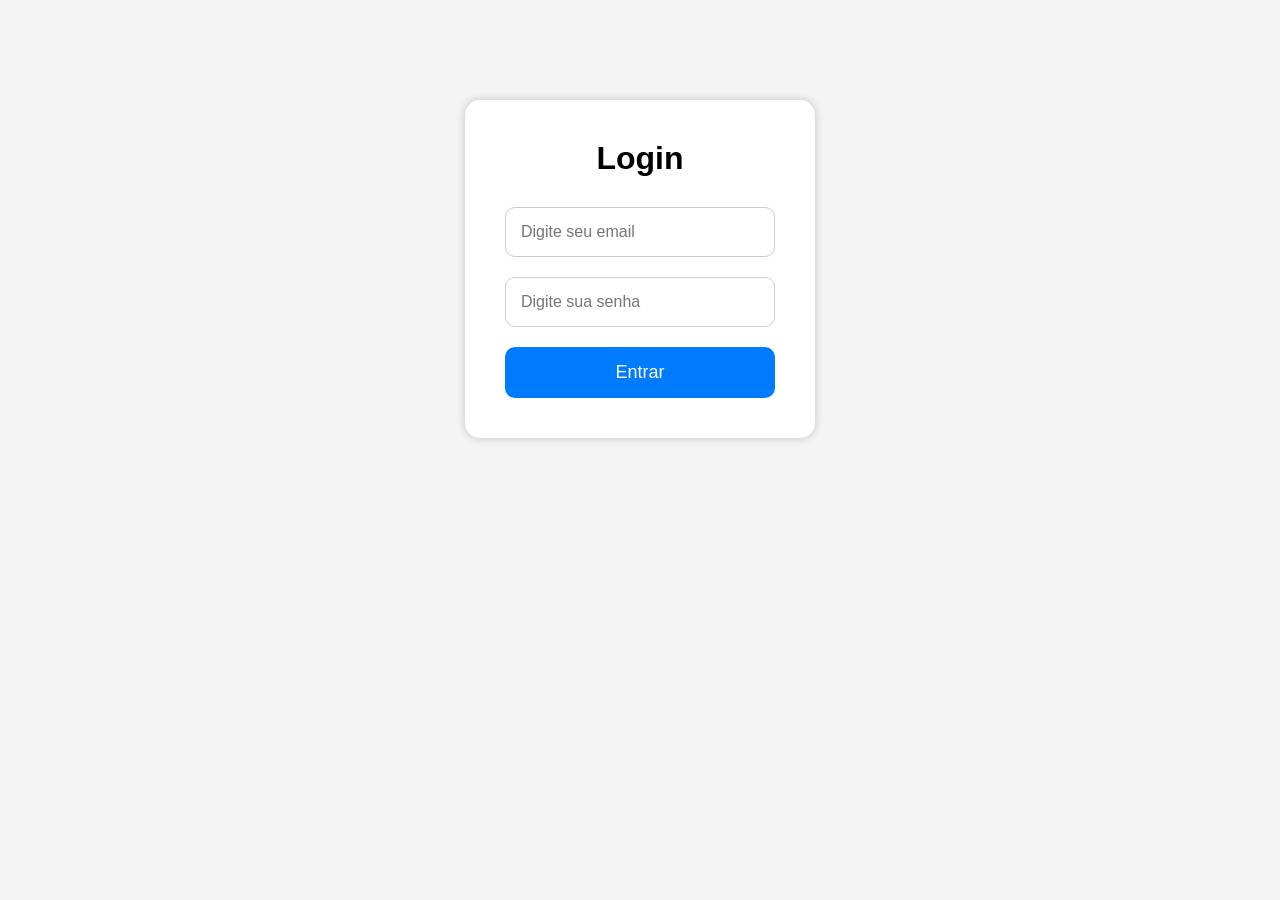
==== login.html @ effdee7c "Refactor project structure: remove old files, add new HTML, CSS, and JS for login and appointment fe" ====
<!DOCTYPE html>
<html lang="pt">
<head>
    <meta charset="UTF-8">
    <meta name="viewport" content="width=device-width, initial-scale=1.0">
    <title>Login - Banco Sem Filas</title>

    <link rel="stylesheet" href="style.css">
</head>
<body>

    <div class="login-container">

        <h1>Login</h1>

        <form>

            <input type="email" placeholder="Digite seu email">

            <input type="password" placeholder="Digite sua senha">

            <button type="submit">Entrar</button>

        </form>

    </div>

    <script src="script.js"></script>

</body>
</html>
---- style.css ----
*{
    margin:0;
    padding:0;
    box-sizing:border-box;
    font-family:Arial;
}

body{
    background:#f4f4f4;
}

header{
    background:#002244;
    color:white;
    padding:20px;

    display:flex;
    justify-content:space-between;
    align-items:center;
}

nav a{
    color:white;
    text-decoration:none;
    margin-left:20px;
}

.hero{
    height:80vh;

    display:flex;
    flex-direction:column;
    justify-content:center;
    align-items:center;

    text-align:center;
}

.hero h2{
    font-size:50px;
    margin-bottom:20px;
}

.hero p{
    font-size:20px;
    width:60%;
    margin-bottom:30px;
}

button{
    padding:15px 30px;
    border:none;
    background:#007bff;
    color:white;
    font-size:18px;
    border-radius:10px;
    cursor:pointer;
}

.login-container{

    width:350px;

    background:white;

    padding:40px;

    margin:100px auto;

    border-radius:15px;

    box-shadow:0 0 10px rgba(0,0,0,0.2);

    text-align:center;
}

.login-container h1{
    margin-bottom:30px;
}

form{
    display:flex;
    flex-direction:column;
}

input{

    padding:15px;

    margin-bottom:20px;

    border:1px solid #ccc;

    border-radius:10px;

    font-size:16px;
}

form button{
    padding:15px;
}

.marcacao-container{

    width:400px;

    background:white;

    padding:40px;

    margin:60px auto;

    border-radius:15px;

    box-shadow:0 0 10px rgba(0,0,0,0.2);

    text-align:center;
}

.marcacao-container h1{
    margin-bottom:30px;
}

select,
.marcacao-container input{

    width:100%;

    padding:15px;

    margin-bottom:20px;

    border:1px solid #ccc;

    border-radius:10px;

    font-size:16px;
}
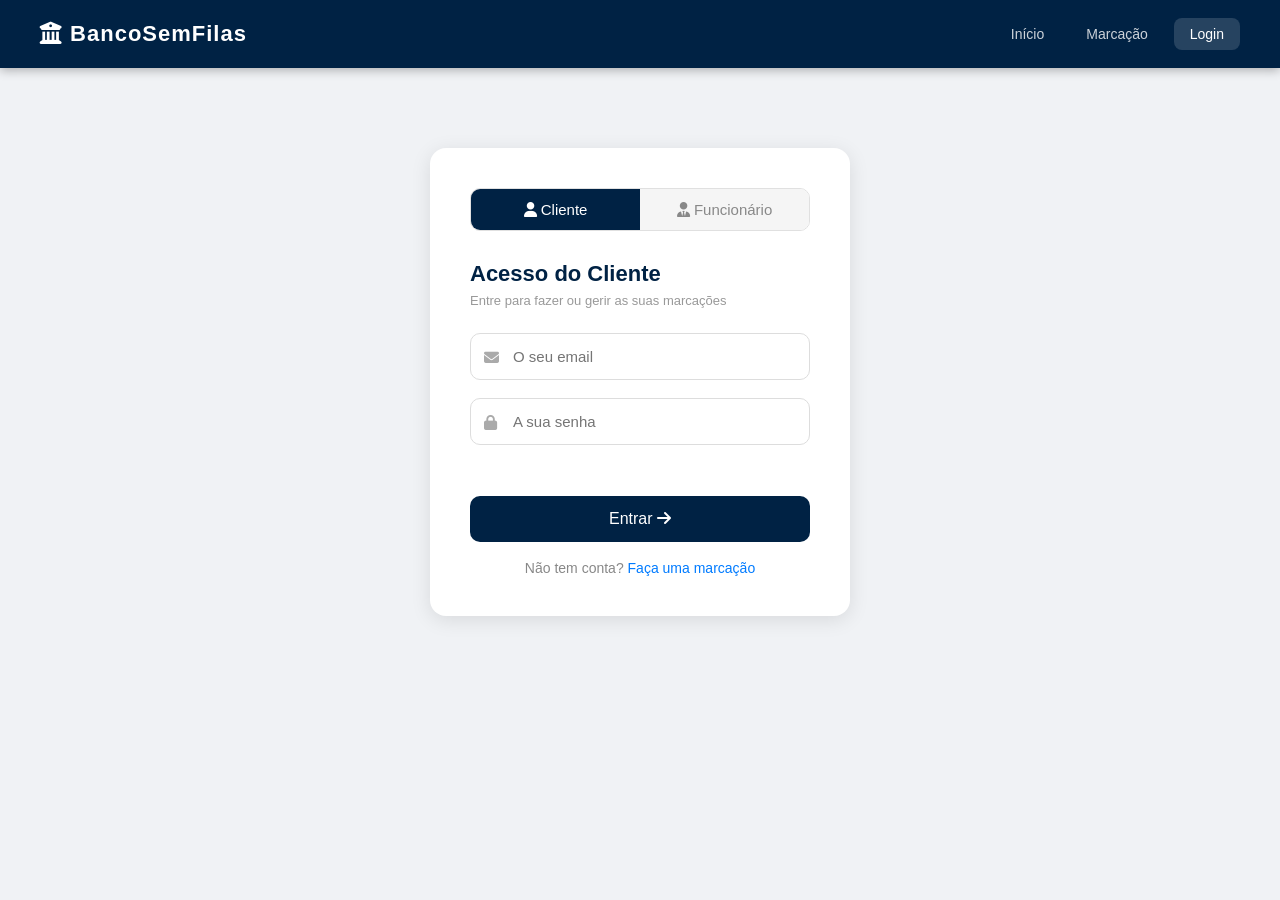
==== commit afd226ef: "feat: Redesign the banking appointment system with a new dashboard and improved UI - Updated the mai" ====
--- a/login.html
+++ b/login.html
@@ -4,28 +4,114 @@
     <meta charset="UTF-8">
     <meta name="viewport" content="width=device-width, initial-scale=1.0">
     <title>Login - Banco Sem Filas</title>
-
+    <link rel="stylesheet" href="https://cdnjs.cloudflare.com/ajax/libs/font-awesome/6.5.1/css/all.min.css">
     <link rel="stylesheet" href="style.css">
 </head>
 <body>
 
+    <header>
+        <h1><i class="fas fa-university"></i> BancoSemFilas</h1>
+        <nav>
+            <a href="index.html">Início</a>
+            <a href="marcação.html">Marcação</a>
+            <a href="login.html" class="nav-ativo">Login</a>
+        </nav>
+    </header>
+
     <div class="login-container">
 
-        <h1>Login</h1>
+        <div class="login-tipo-tabs">
+            <button class="tab-btn tab-ativo" onclick="trocarTipo('cliente', this)">
+                <i class="fas fa-user"></i> Cliente
+            </button>
+            <button class="tab-btn" onclick="trocarTipo('funcionario', this)">
+                <i class="fas fa-user-tie"></i> Funcionário
+            </button>
+        </div>
 
-        <form>
+        <!-- LOGIN CLIENTE -->
+        <div id="form-cliente">
+            <h2>Acesso do Cliente</h2>
+            <p class="login-subtitulo">Entre para fazer ou gerir as suas marcações</p>
+            <form onsubmit="fazerLogin(event, 'cliente')">
+                <div class="input-grupo">
+                    <i class="fas fa-envelope"></i>
+                    <input type="email" id="email-cliente" placeholder="O seu email" required>
+                </div>
+                <div class="input-grupo">
+                    <i class="fas fa-lock"></i>
+                    <input type="password" id="senha-cliente" placeholder="A sua senha" required>
+                </div>
+                <p id="erro-cliente" class="erro-msg"></p>
+                <button type="submit">Entrar <i class="fas fa-arrow-right"></i></button>
+                <p class="login-link">Não tem conta? <a href="marcação.html">Faça uma marcação</a></p>
+            </form>
+        </div>
 
-            <input type="email" placeholder="Digite seu email">
-
-            <input type="password" placeholder="Digite sua senha">
-
-            <button type="submit">Entrar</button>
-
-        </form>
+        <!-- LOGIN FUNCIONÁRIO -->
+        <div id="form-funcionario" style="display:none;">
+            <h2>Acesso do Funcionário</h2>
+            <p class="login-subtitulo">Área restrita para colaboradores bancários</p>
+            <form onsubmit="fazerLogin(event, 'funcionario')">
+                <div class="input-grupo">
+                    <i class="fas fa-id-badge"></i>
+                    <input type="text" id="usuario-func" placeholder="ID de funcionário" required>
+                </div>
+                <div class="input-grupo">
+                    <i class="fas fa-lock"></i>
+                    <input type="password" id="senha-func" placeholder="Senha de acesso" required>
+                </div>
+                <p id="erro-func" class="erro-msg"></p>
+                <button type="submit">Entrar no Painel <i class="fas fa-arrow-right"></i></button>
+            </form>
+        </div>
 
     </div>
 
-    <script src="script.js"></script>
+    <script>
+        // Credenciais fictícias de demonstração
+        const credenciais = {
+            cliente: { email: "cliente@email.com", senha: "123456" },
+            funcionario: { id: "func001", senha: "admin123" }
+        };
+
+        function trocarTipo(tipo, btn) {
+            document.querySelectorAll(".tab-btn").forEach(b => b.classList.remove("tab-ativo"));
+            btn.classList.add("tab-ativo");
+            document.getElementById("form-cliente").style.display = tipo === "cliente" ? "block" : "none";
+            document.getElementById("form-funcionario").style.display = tipo === "funcionario" ? "block" : "none";
+        }
+
+        function fazerLogin(event, tipo) {
+            event.preventDefault();
+
+            if (tipo === "cliente") {
+                const email = document.getElementById("email-cliente").value;
+                const senha = document.getElementById("senha-cliente").value;
+                const erro = document.getElementById("erro-cliente");
+
+                if (email === credenciais.cliente.email && senha === credenciais.cliente.senha) {
+                    sessionStorage.setItem("tipoUsuario", "cliente");
+                    sessionStorage.setItem("nomeUsuario", "Cliente");
+                    window.location.href = "marcação.html";
+                } else {
+                    erro.textContent = "Email ou senha incorretos.";
+                }
+            } else {
+                const id = document.getElementById("usuario-func").value;
+                const senha = document.getElementById("senha-func").value;
+                const erro = document.getElementById("erro-func");
+
+                if (id === credenciais.funcionario.id && senha === credenciais.funcionario.senha) {
+                    sessionStorage.setItem("tipoUsuario", "funcionario");
+                    sessionStorage.setItem("nomeUsuario", "Funcionário");
+                    window.location.href = "dashboard.html";
+                } else {
+                    erro.textContent = "ID ou senha incorretos.";
+                }
+            }
+        }
+    </script>
 
 </body>
-</html>+</html>
--- a/style.css
+++ b/style.css
@@ -1,138 +1,655 @@
-*{
-    margin:0;
-    padding:0;
-    box-sizing:border-box;
-    font-family:Arial;
-}
-
-body{
-    background:#f4f4f4;
-}
-
-header{
-    background:#002244;
-    color:white;
-    padding:20px;
-
-    display:flex;
-    justify-content:space-between;
-    align-items:center;
-}
-
-nav a{
-    color:white;
-    text-decoration:none;
-    margin-left:20px;
-}
-
-.hero{
-    height:80vh;
-
-    display:flex;
-    flex-direction:column;
-    justify-content:center;
-    align-items:center;
-
-    text-align:center;
-}
-
-.hero h2{
-    font-size:50px;
-    margin-bottom:20px;
-}
-
-.hero p{
-    font-size:20px;
-    width:60%;
-    margin-bottom:30px;
-}
-
-button{
-    padding:15px 30px;
-    border:none;
-    background:#007bff;
-    color:white;
-    font-size:18px;
-    border-radius:10px;
-    cursor:pointer;
-}
-
-.login-container{
-
-    width:350px;
-
-    background:white;
-
-    padding:40px;
-
-    margin:100px auto;
-
-    border-radius:15px;
-
-    box-shadow:0 0 10px rgba(0,0,0,0.2);
-
-    text-align:center;
-}
-
-.login-container h1{
-    margin-bottom:30px;
-}
-
-form{
-    display:flex;
-    flex-direction:column;
-}
-
-input{
-
-    padding:15px;
-
-    margin-bottom:20px;
-
-    border:1px solid #ccc;
-
-    border-radius:10px;
-
-    font-size:16px;
-}
-
-form button{
-    padding:15px;
-}
-
-.marcacao-container{
-
-    width:400px;
-
-    background:white;
-
-    padding:40px;
-
-    margin:60px auto;
-
-    border-radius:15px;
-
-    box-shadow:0 0 10px rgba(0,0,0,0.2);
-
-    text-align:center;
-}
-
-.marcacao-container h1{
-    margin-bottom:30px;
-}
-
-select,
-.marcacao-container input{
-
-    width:100%;
-
-    padding:15px;
-
-    margin-bottom:20px;
-
-    border:1px solid #ccc;
-
-    border-radius:10px;
-
-    font-size:16px;
-}+/* ===== RESET & BASE ===== */
+* {
+    margin: 0;
+    padding: 0;
+    box-sizing: border-box;
+    font-family: Arial, sans-serif;
+}
+
+body {
+    background: #f0f2f5;
+    color: #333;
+}
+
+/* ===== HEADER ===== */
+header {
+    background: #002244;
+    color: white;
+    padding: 18px 40px;
+    display: flex;
+    justify-content: space-between;
+    align-items: center;
+    position: sticky;
+    top: 0;
+    z-index: 100;
+    box-shadow: 0 2px 10px rgba(0,0,0,0.3);
+}
+
+header h1 {
+    font-size: 22px;
+    letter-spacing: 1px;
+}
+
+nav {
+    display: flex;
+    align-items: center;
+    gap: 10px;
+}
+
+nav a {
+    color: rgba(255,255,255,0.8);
+    text-decoration: none;
+    padding: 8px 16px;
+    border-radius: 8px;
+    font-size: 14px;
+    transition: all 0.2s;
+}
+
+nav a:hover, nav a.nav-ativo {
+    background: rgba(255,255,255,0.15);
+    color: white;
+}
+
+nav a.nav-sair {
+    background: rgba(220, 53, 69, 0.3);
+    color: #ff6b6b;
+}
+
+nav a.nav-sair:hover {
+    background: rgba(220, 53, 69, 0.5);
+    color: white;
+}
+
+.nav-utilizador {
+    color: rgba(255,255,255,0.7);
+    font-size: 14px;
+    padding: 8px 16px;
+}
+
+/* ===== HERO ===== */
+.hero {
+    min-height: 60vh;
+    display: flex;
+    flex-direction: column;
+    justify-content: center;
+    align-items: center;
+    text-align: center;
+    background: linear-gradient(135deg, #002244 0%, #004080 60%, #0066cc 100%);
+    color: white;
+    padding: 60px 20px;
+}
+
+.hero h2 {
+    font-size: 48px;
+    margin-bottom: 20px;
+    line-height: 1.2;
+}
+
+.hero p {
+    font-size: 18px;
+    max-width: 550px;
+    margin-bottom: 35px;
+    opacity: 0.9;
+    line-height: 1.6;
+}
+
+.hero button {
+    padding: 16px 36px;
+    font-size: 18px;
+    background: #007bff;
+    border: none;
+    border-radius: 10px;
+    color: white;
+    cursor: pointer;
+    transition: background 0.2s, transform 0.1s;
+}
+
+.hero button:hover {
+    background: #0056b3;
+    transform: translateY(-2px);
+}
+
+/* ===== Área de SERVIÇOS ===== */
+.servicos {
+    padding: 70px 40px;
+    text-align: center;
+    background: white;
+}
+
+.servicos h2, .como-funciona h2 {
+    font-size: 32px;
+    color: #002244;
+    margin-bottom: 40px;
+}
+
+.cards {
+    display: flex;
+    flex-wrap: wrap;
+    justify-content: center;
+    gap: 20px;
+}
+
+.card {
+    background: white;
+    border: 1px solid #e8edf2;
+    border-radius: 14px;
+    padding: 30px 25px;
+    width: 200px;
+    cursor: pointer;
+    transition: all 0.2s;
+    text-align: center;
+}
+
+.card:hover {
+    transform: translateY(-5px);
+    box-shadow: 0 8px 25px rgba(0,34,68,0.12);
+    border-color: #007bff;
+}
+
+.card-icone-servico {
+    font-size: 36px;
+    margin-bottom: 12px;
+}
+
+.card h3 {
+    font-size: 15px;
+    color: #002244;
+    margin-bottom: 8px;
+}
+
+.card p {
+    font-size: 13px;
+    color: #888;
+    line-height: 1.5;
+}
+
+/* ===== COMO FUNCIONA ===== */
+.como-funciona {
+    padding: 70px 40px;
+    text-align: center;
+    background: #f0f2f5;
+}
+
+.passos {
+    display: flex;
+    justify-content: center;
+    align-items: center;
+    gap: 20px;
+    flex-wrap: wrap;
+}
+
+.passo {
+    background: white;
+    border-radius: 14px;
+    padding: 35px 30px;
+    width: 220px;
+    box-shadow: 0 2px 12px rgba(0,0,0,0.06);
+}
+
+.passo-num {
+    width: 50px;
+    height: 50px;
+    background: #002244;
+    color: white;
+    border-radius: 50%;
+    display: flex;
+    align-items: center;
+    justify-content: center;
+    font-size: 22px;
+    font-weight: bold;
+    margin: 0 auto 16px;
+}
+
+.passo h3 {
+    font-size: 16px;
+    color: #002244;
+    margin-bottom: 8px;
+}
+
+.passo p {
+    font-size: 13px;
+    color: #888;
+    line-height: 1.5;
+}
+
+.passo-seta {
+    font-size: 24px;
+    color: #007bff;
+    opacity: 0.5;
+}
+
+/* ===== FOOTER ===== */
+footer {
+    background: #002244;
+    color: rgba(255,255,255,0.6);
+    text-align: center;
+    padding: 25px;
+    font-size: 14px;
+}
+
+/* ===== LOGIN ===== */
+.login-container {
+    width: 420px;
+    background: white;
+    padding: 40px;
+    margin: 80px auto;
+    border-radius: 16px;
+    box-shadow: 0 4px 20px rgba(0,0,0,0.1);
+}
+
+.login-tipo-tabs {
+    display: flex;
+    gap: 0;
+    margin-bottom: 30px;
+    border-radius: 10px;
+    overflow: hidden;
+    border: 1px solid #e0e0e0;
+}
+
+.tab-btn {
+    flex: 1;
+    padding: 12px;
+    border: none;
+    background: #f5f5f5;
+    color: #888;
+    font-size: 15px;
+    cursor: pointer;
+    transition: all 0.2s;
+}
+
+.tab-btn.tab-ativo {
+    background: #002244;
+    color: white;
+}
+
+.login-container h2 {
+    color: #002244;
+    margin-bottom: 6px;
+    font-size: 22px;
+}
+
+.login-subtitulo {
+    color: #999;
+    font-size: 13px;
+    margin-bottom: 25px;
+}
+
+.input-grupo {
+    position: relative;
+    margin-bottom: 18px;
+}
+
+.input-grupo i {
+    position: absolute;
+    left: 14px;
+    top: 50%;
+    transform: translateY(-50%);
+    color: #aaa;
+    font-size: 15px;
+}
+
+.input-grupo input {
+    width: 100%;
+    padding: 14px 14px 14px 42px;
+    border: 1px solid #ddd;
+    border-radius: 10px;
+    font-size: 15px;
+    transition: border-color 0.2s;
+}
+
+.input-grupo input:focus {
+    outline: none;
+    border-color: #007bff;
+}
+
+.login-container button[type="submit"] {
+    width: 100%;
+    padding: 14px;
+    background: #002244;
+    color: white;
+    border: none;
+    border-radius: 10px;
+    font-size: 16px;
+    cursor: pointer;
+    margin-top: 5px;
+    transition: background 0.2s;
+}
+
+.login-container button[type="submit"]:hover {
+    background: #003366;
+}
+
+.login-link {
+    margin-top: 18px;
+    font-size: 14px;
+    color: #888;
+    text-align: center;
+}
+
+.login-link a {
+    color: #007bff;
+    text-decoration: none;
+}
+
+.erro-msg {
+    color: #dc3545;
+    font-size: 13px;
+    margin-bottom: 10px;
+    min-height: 18px;
+}
+
+/* ===== MARCAÇÃO ===== */
+.marcacao-container {
+    max-width: 600px;
+    background: white;
+    padding: 40px;
+    margin: 50px auto;
+    border-radius: 16px;
+    box-shadow: 0 4px 20px rgba(0,0,0,0.1);
+}
+
+.marcacao-container h1 {
+    color: #002244;
+    margin-bottom: 6px;
+    font-size: 24px;
+}
+
+.marcacao-subtitulo {
+    color: #999;
+    font-size: 14px;
+    margin-bottom: 30px;
+}
+
+.form-grupo {
+    display: flex;
+    flex-direction: column;
+    margin-bottom: 18px;
+}
+
+.form-grupo label {
+    font-size: 13px;
+    font-weight: bold;
+    color: #555;
+    margin-bottom: 6px;
+}
+
+.form-row {
+    display: grid;
+    grid-template-columns: 1fr 1fr;
+    gap: 16px;
+}
+
+#form-marcacao {
+    display: flex;
+    flex-direction: column;
+}
+
+.marcacao-container input,
+.marcacao-container select {
+    padding: 13px 15px;
+    border: 1px solid #ddd;
+    border-radius: 10px;
+    font-size: 15px;
+    background: white;
+    transition: border-color 0.2s;
+}
+
+.marcacao-container input:focus,
+.marcacao-container select:focus {
+    outline: none;
+    border-color: #007bff;
+}
+
+.marcacao-container button[type="submit"] {
+    padding: 15px;
+    background: #002244;
+    color: white;
+    border: none;
+    border-radius: 10px;
+    font-size: 16px;
+    cursor: pointer;
+    margin-top: 5px;
+    transition: background 0.2s;
+}
+
+.marcacao-container button[type="submit"]:hover {
+    background: #003366;
+}
+
+/* Cartão de senha gerada */
+.senha-card {
+    text-align: center;
+    padding: 30px;
+    background: linear-gradient(135deg, #002244, #004080);
+    border-radius: 16px;
+    color: white;
+}
+
+.senha-icone {
+    font-size: 50px;
+    margin-bottom: 16px;
+    opacity: 0.8;
+}
+
+.senha-card h2 {
+    font-size: 24px;
+    margin-bottom: 20px;
+}
+
+.senha-numero {
+    font-size: 64px;
+    font-weight: bold;
+    letter-spacing: 6px;
+    margin: 20px 0;
+    color: #7ec8ff;
+}
+
+.senha-detalhes {
+    background: rgba(255,255,255,0.1);
+    border-radius: 10px;
+    padding: 20px;
+    margin: 20px 0;
+    text-align: left;
+    line-height: 2;
+}
+
+.senha-detalhes p {
+    font-size: 14px;
+}
+
+.senha-card button {
+    background: white;
+    color: #002244;
+    font-weight: bold;
+    border: none;
+    padding: 12px 28px;
+    border-radius: 10px;
+    font-size: 15px;
+    cursor: pointer;
+    transition: opacity 0.2s;
+}
+
+.senha-card button:hover {
+    opacity: 0.9;
+}
+
+/* ===== DASHBOARD ===== */
+.dashboard {
+    padding: 35px 40px;
+    max-width: 1200px;
+    margin: 0 auto;
+}
+
+.dashboard-topo {
+    display: flex;
+    justify-content: space-between;
+    align-items: flex-start;
+    margin-bottom: 30px;
+}
+
+.dashboard h1 {
+    color: #002244;
+    font-size: 26px;
+}
+
+.dashboard-data {
+    color: #888;
+    font-size: 14px;
+    margin-top: 4px;
+    text-transform: capitalize;
+}
+
+.dashboard .cards {
+    display: grid;
+    grid-template-columns: repeat(4, 1fr);
+    gap: 20px;
+    margin-bottom: 35px;
+}
+
+.dashboard .card {
+    width: auto;
+    display: flex;
+    align-items: center;
+    gap: 18px;
+    padding: 24px;
+    cursor: default;
+    border: none;
+    box-shadow: 0 2px 12px rgba(0,0,0,0.07);
+}
+
+.dashboard .card:hover {
+    transform: none;
+    border-color: transparent;
+}
+
+.dashboard .card h2 {
+    font-size: 13px;
+    color: #888;
+    font-weight: normal;
+    margin-bottom: 6px;
+}
+
+.dashboard .card p {
+    font-size: 34px;
+    font-weight: bold;
+    color: #002244;
+}
+
+.card-icone {
+    width: 54px;
+    height: 54px;
+    border-radius: 12px;
+    display: flex;
+    align-items: center;
+    justify-content: center;
+    font-size: 22px;
+    flex-shrink: 0;
+}
+
+.card-azul    .card-icone { background: #e8f0fe; color: #1a73e8; }
+.card-verde   .card-icone { background: #e6f4ea; color: #1e8e3e; }
+.card-laranja .card-icone { background: #fef3e2; color: #f9a825; }
+.card-roxo    .card-icone { background: #f3e8fd; color: #8430ce; }
+
+/* Tabela */
+.tabela-secao {
+    background: white;
+    border-radius: 14px;
+    box-shadow: 0 2px 12px rgba(0,0,0,0.07);
+    overflow: hidden;
+}
+
+.tabela-header {
+    display: flex;
+    justify-content: space-between;
+    align-items: center;
+    padding: 20px 24px;
+    border-bottom: 1px solid #eee;
+    flex-wrap: wrap;
+    gap: 14px;
+}
+
+.tabela-header h2 {
+    font-size: 18px;
+    color: #002244;
+}
+
+.tabela-filtros {
+    display: flex;
+    gap: 10px;
+    flex-wrap: wrap;
+}
+
+.tabela-filtros input,
+.tabela-filtros select {
+    padding: 9px 14px;
+    border: 1px solid #ddd;
+    border-radius: 8px;
+    font-size: 14px;
+}
+
+.tabela-wrapper {
+    overflow-x: auto;
+}
+
+table {
+    width: 100%;
+    border-collapse: collapse;
+}
+
+thead th {
+    background: #f8f9fa;
+    padding: 14px 18px;
+    text-align: left;
+    font-size: 13px;
+    color: #666;
+    font-weight: 600;
+    text-transform: uppercase;
+    letter-spacing: 0.5px;
+    border-bottom: 1px solid #eee;
+}
+
+tbody td {
+    padding: 14px 18px;
+    font-size: 14px;
+    border-bottom: 1px solid #f5f5f5;
+    vertical-align: middle;
+}
+
+tbody tr:hover {
+    background: #fafbfc;
+}
+
+tbody tr:last-child td {
+    border-bottom: none;
+}
+
+.senha-badge {
+    background: #002244;
+    color: white;
+    padding: 4px 10px;
+    border-radius: 6px;
+    font-size: 13px;
+    font-weight: bold;
+    letter-spacing: 1px;
+}
+
+.badge {
+    padding: 5px 12px;
+    border-radius: 20px;
+    font-size: 12px;
+    font-weight: bold;
+}
+
+.badge-verde    { background: #e6f4ea; color: #1e8e3e; }
+.badge-laranja  { background: #fef3e2; color: #e65100; }
+.badge-vermelho { background: #fce8e6; color: #c62828; }
+
+.acao-select {
+    padding: 6px 10px;
+    border: 1px solid #ddd;
+    border-radius: 7px;
+    font-size: 13px;
+    background: white;
+    cursor: pointer;
+}
